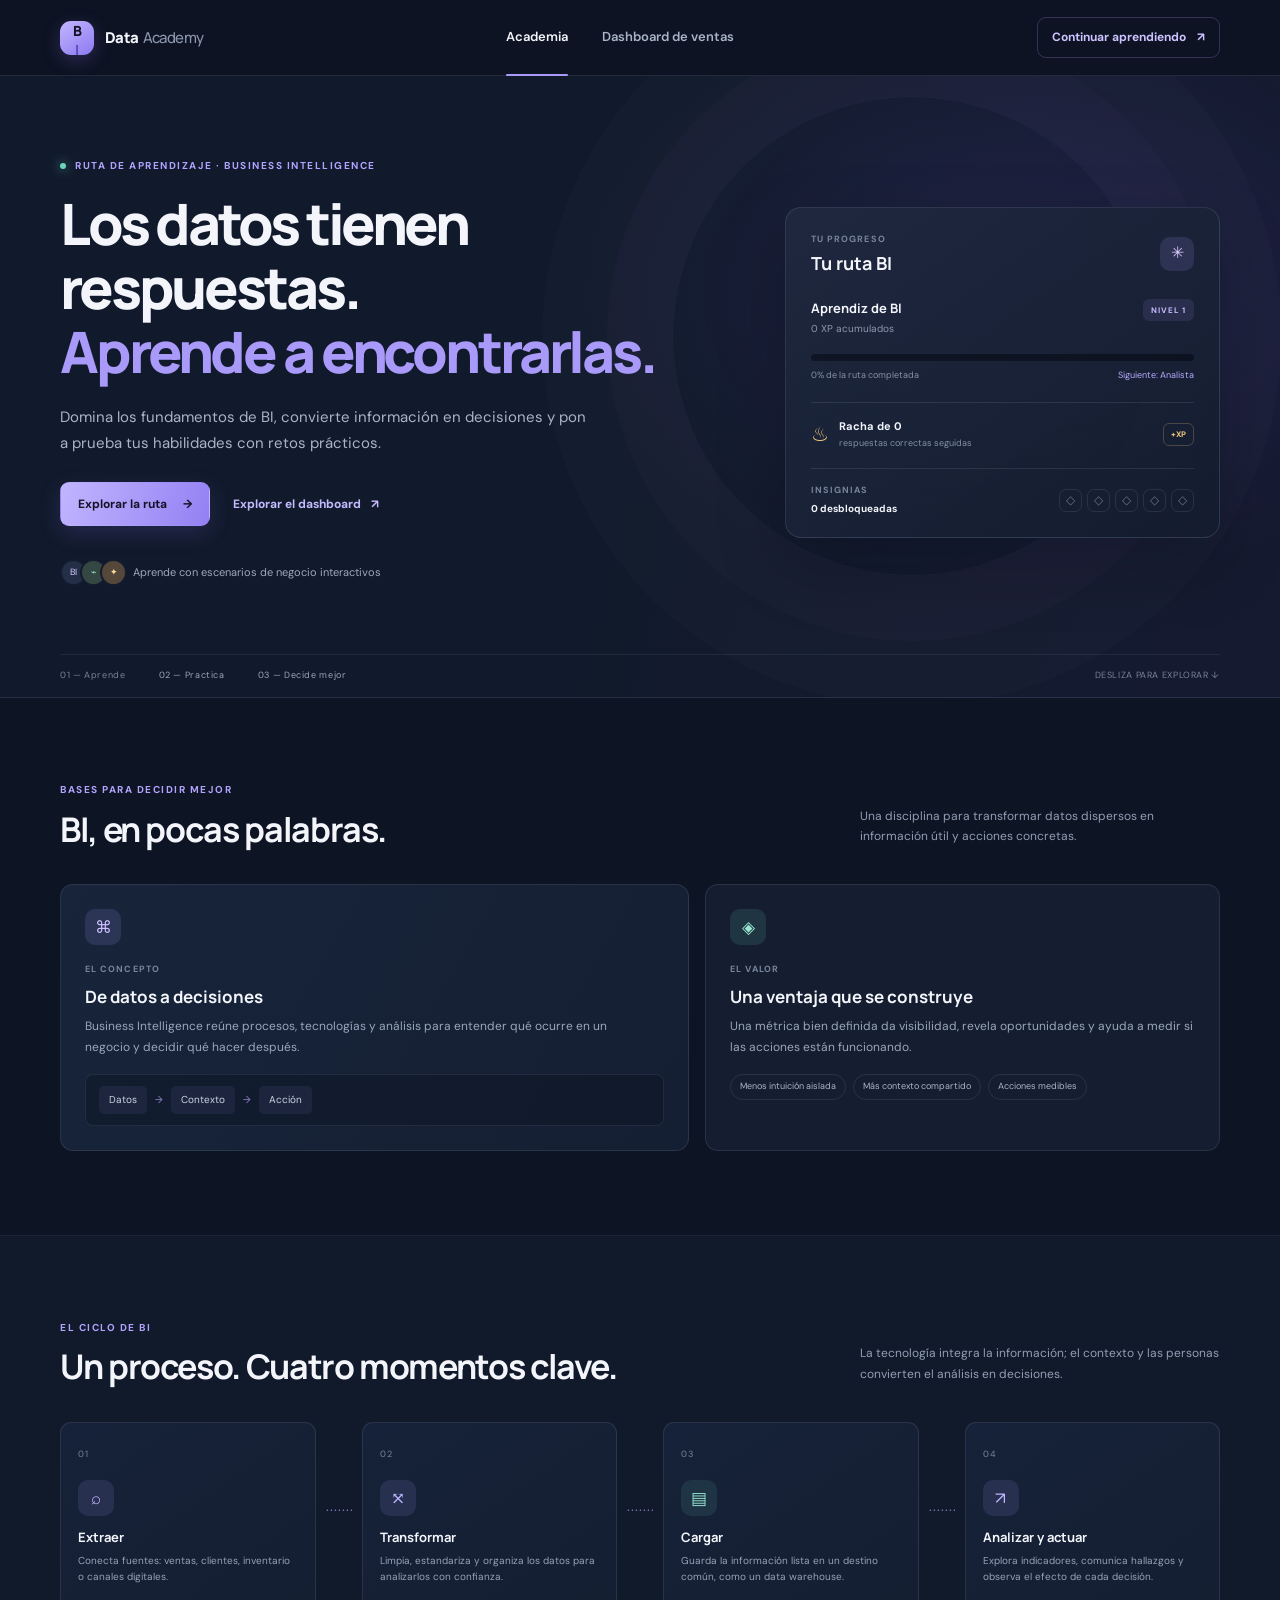
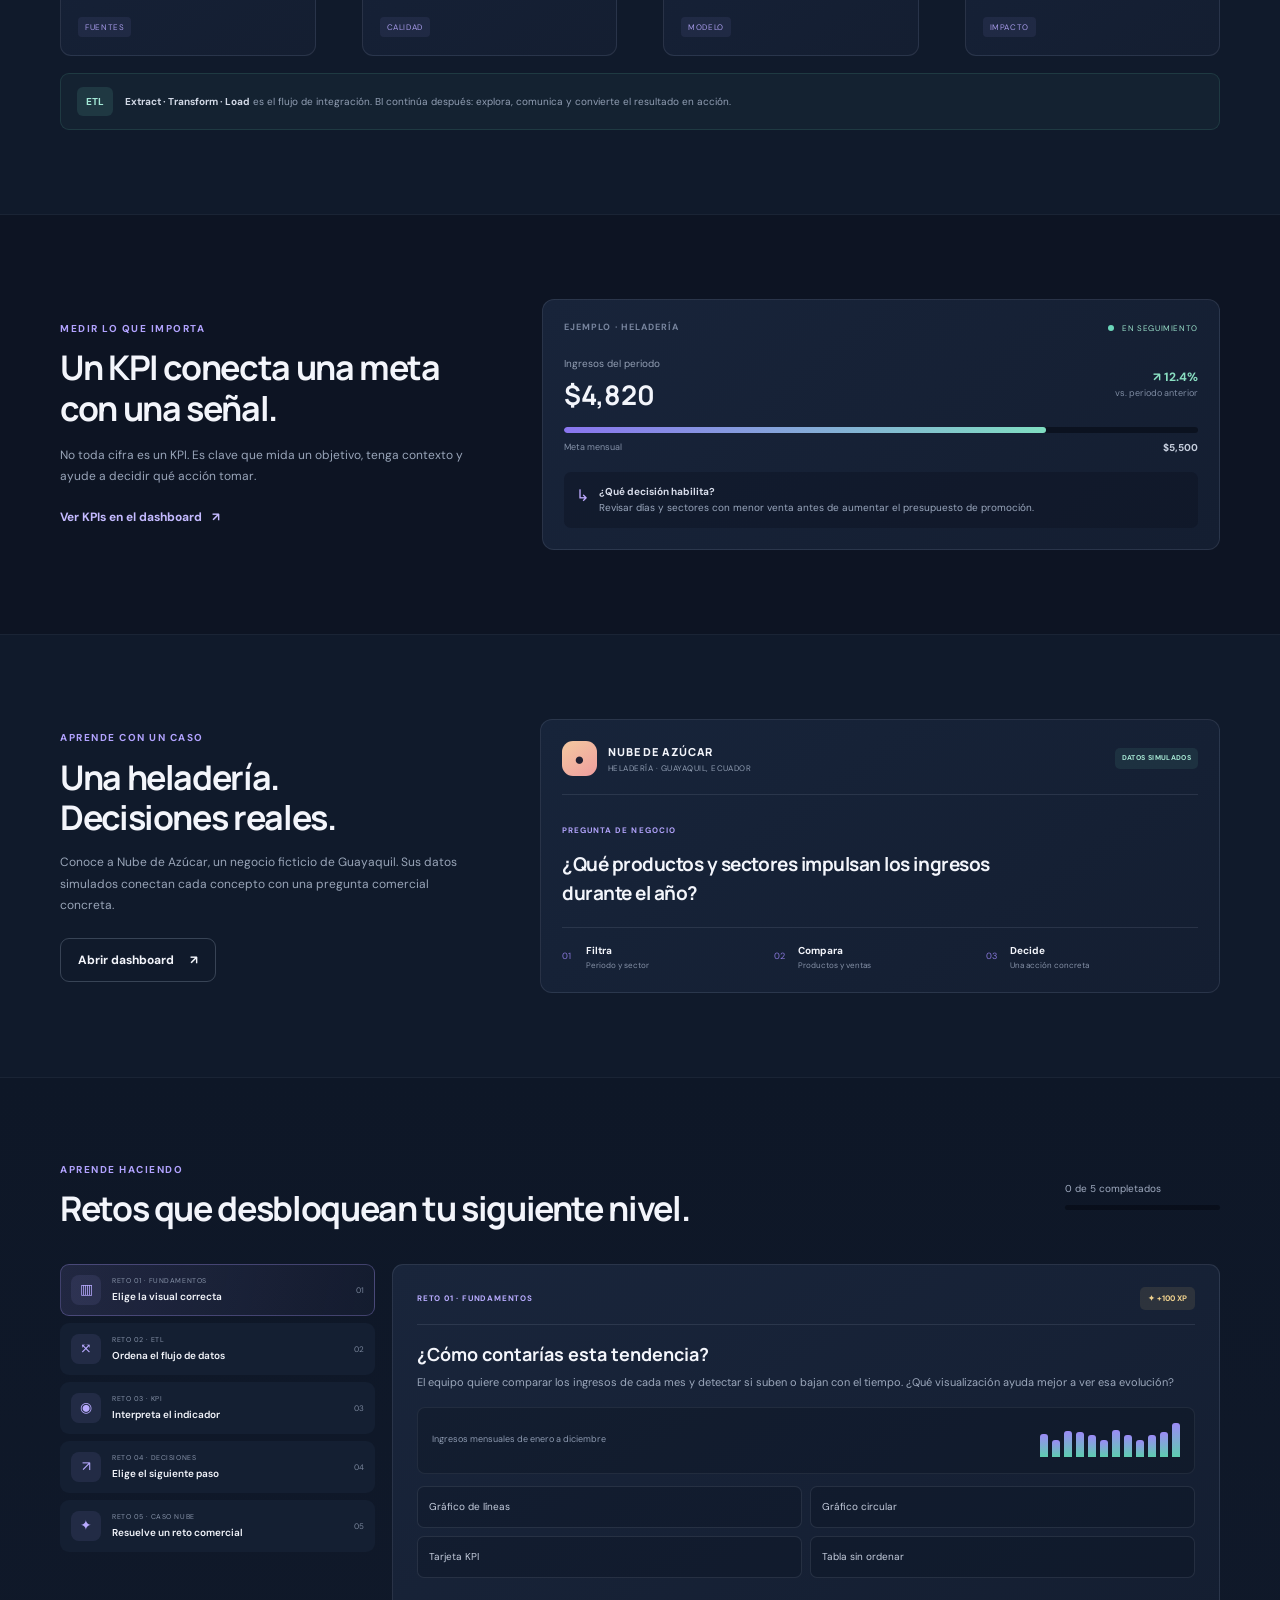
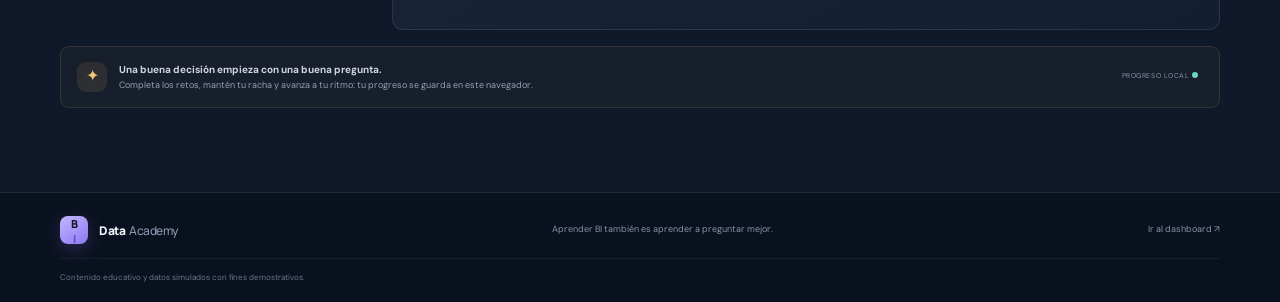
==== index.html @ e33dee33 "version 1" ====
<!doctype html>
<html lang="es">
<head>
  <meta charset="utf-8">
  <meta name="viewport" content="width=device-width, initial-scale=1">
  <meta name="description" content="Aprende Business Intelligence con módulos guiados, retos interactivos y un dashboard comercial realista.">
  <meta name="theme-color" content="#101a2c">
  <title>Academia BI | Aprende con datos</title>
  <link rel="preconnect" href="https://fonts.googleapis.com">
  <link rel="preconnect" href="https://fonts.gstatic.com" crossorigin>
  <link href="https://fonts.googleapis.com/css2?family=DM+Sans:wght@400;500;600;700&family=Manrope:wght@400;500;600;700;800&display=swap" rel="stylesheet">
  <link rel="stylesheet" href="css/styles.css">
</head>
<body>
  <header class="topbar">
    <a class="brand" href="index.html" aria-label="Academia BI, inicio">
      <span class="brand-icon">B<span>I</span></span>
      <span>Data<span class="brand-light">Academy</span></span>
    </a>
    <nav class="main-nav" aria-label="Navegación principal">
      <a class="nav-link active" href="index.html">Academia</a>
      <a class="nav-link" href="dashboard.html">Dashboard de ventas</a>
    </nav>
    <a class="topbar-cta" href="#retos">Continuar aprendiendo <span aria-hidden="true">↗</span></a>
  </header>

  <main>
    <section class="academy-hero">
      <div class="hero-glow"></div>
      <div class="page-wrap academy-hero-grid">
        <div class="hero-copy">
          <p class="eyebrow"><span class="eyebrow-dot"></span> RUTA DE APRENDIZAJE · BUSINESS INTELLIGENCE</p>
          <h1>Los datos tienen respuestas.<br><span>Aprende a encontrarlas.</span></h1>
          <p class="hero-description">Domina los fundamentos de BI, convierte información en decisiones y pon a prueba tus habilidades con retos prácticos.</p>
          <div class="hero-buttons">
            <a class="button button-primary" href="#fundamentos">Explorar la ruta <span aria-hidden="true">→</span></a>
            <a class="text-link" href="dashboard.html">Explorar el dashboard <span aria-hidden="true">↗</span></a>
          </div>
          <div class="hero-proof"><div class="avatar-stack"><span>BI</span><span>⌁</span><span>✦</span></div><span>Aprende con escenarios de negocio interactivos</span></div>
        </div>
        <aside class="learning-card" aria-label="Tu progreso de aprendizaje">
          <div class="learning-card-head"><div><span class="card-kicker">TU PROGRESO</span><h2>Tu ruta BI</h2></div><span class="level-icon" aria-hidden="true">✳</span></div>
          <div class="level-row"><div><strong id="learner-level">Aprendiz de BI</strong><span id="learner-xp">0 XP acumulados</span></div><span class="level-badge" id="level-step">NIVEL 1</span></div>
          <div class="progress-track" role="progressbar" aria-label="Progreso de nivel" aria-valuemin="0" aria-valuemax="100" aria-valuenow="0"><span id="level-progress"></span></div>
          <div class="progress-label"><span id="progress-caption">0% de la ruta completada</span><span id="next-level-caption">Siguiente: Analista</span></div>
          <div class="learning-divider"></div>
          <div class="streak-row"><span class="streak-flame" aria-hidden="true">♨</span><div><strong id="streak-count">Racha de 0</strong><span>respuestas correctas seguidas</span></div><span class="streak-bonus">+XP</span></div>
          <div class="achievement-row"><div><span class="card-kicker">INSIGNIAS</span><strong id="badge-count">0 desbloqueadas</strong></div><div class="badge-preview" id="badge-preview" aria-label="Insignias desbloqueadas"><span>◇</span><span>◇</span><span>◇</span></div></div>
        </aside>
      </div>
      <div class="page-wrap hero-bottom"><span>01 — Aprende</span><span>02 — Practica</span><span>03 — Decide mejor</span><span class="hero-scroll">DESLIZA PARA EXPLORAR ↓</span></div>
    </section>

    <section class="section-block" id="fundamentos">
      <div class="page-wrap">
        <div class="section-heading">
          <div><p class="eyebrow">BASES PARA DECIDIR MEJOR</p><h2>BI, en pocas palabras.</h2></div>
          <p>Una disciplina para transformar datos dispersos en información útil y acciones concretas.</p>
        </div>
        <div class="definition-grid">
          <article class="definition-card">
            <div class="definition-icon violet">⌘</div><span class="card-kicker">EL CONCEPTO</span>
            <h3>De datos a decisiones</h3>
            <p>Business Intelligence reúne procesos, tecnologías y análisis para entender qué ocurre en un negocio y decidir qué hacer después.</p>
            <div class="concept-flow"><span>Datos</span><b>→</b><span>Contexto</span><b>→</b><span>Acción</span></div>
          </article>
          <article class="definition-card dark-card">
            <div class="definition-icon mint">◈</div><span class="card-kicker">EL VALOR</span>
            <h3>Una ventaja que se construye</h3>
            <p>Una métrica bien definida da visibilidad, revela oportunidades y ayuda a medir si las acciones están funcionando.</p>
            <ul class="compact-list"><li>Menos intuición aislada</li><li>Más contexto compartido</li><li>Acciones medibles</li></ul>
          </article>
        </div>
      </div>
    </section>

    <section class="section-block tinted-section" id="proceso">
      <div class="page-wrap">
        <div class="section-heading">
          <div><p class="eyebrow">EL CICLO DE BI</p><h2>Un proceso. Cuatro momentos clave.</h2></div>
          <p>La tecnología integra la información; el contexto y las personas convierten el análisis en decisiones.</p>
        </div>
        <div class="process-track">
          <article class="process-step"><span class="step-number">01</span><div class="step-icon">⌕</div><h3>Extraer</h3><p>Conecta fuentes: ventas, clientes, inventario o canales digitales.</p><span class="step-tag">FUENTES</span></article>
          <div class="process-connector" aria-hidden="true">········›</div>
          <article class="process-step"><span class="step-number">02</span><div class="step-icon">⤧</div><h3>Transformar</h3><p>Limpia, estandariza y organiza los datos para analizarlos con confianza.</p><span class="step-tag">CALIDAD</span></article>
          <div class="process-connector" aria-hidden="true">········›</div>
          <article class="process-step"><span class="step-number">03</span><div class="step-icon">▤</div><h3>Cargar</h3><p>Guarda la información lista en un destino común, como un data warehouse.</p><span class="step-tag">MODELO</span></article>
          <div class="process-connector" aria-hidden="true">········›</div>
          <article class="process-step"><span class="step-number">04</span><div class="step-icon">↗</div><h3>Analizar y actuar</h3><p>Explora indicadores, comunica hallazgos y observa el efecto de cada decisión.</p><span class="step-tag">IMPACTO</span></article>
        </div>
        <div class="etl-note"><span>ETL</span><p><strong>Extract · Transform · Load</strong> es el flujo de integración. BI continúa después: explora, comunica y convierte el resultado en acción.</p></div>
      </div>
    </section>

    <section class="section-block" id="kpis">
      <div class="page-wrap kpi-learning-grid">
        <div class="kpi-copy"><p class="eyebrow">MEDIR LO QUE IMPORTA</p><h2>Un KPI conecta una meta con una señal.</h2><p>No toda cifra es un KPI. Es clave que mida un objetivo, tenga contexto y ayude a decidir qué acción tomar.</p><a class="text-link" href="dashboard.html">Ver KPIs en el dashboard <span aria-hidden="true">↗</span></a></div>
        <div class="kpi-example">
          <div class="kpi-example-head"><span class="card-kicker">EJEMPLO · HELADERÍA</span><span class="status-pill"><i></i> EN SEGUIMIENTO</span></div>
          <div class="kpi-example-main"><div><span class="metric-label">Ingresos del periodo</span><strong>$4,820</strong></div><span class="metric-change">↗ 12.4% <small>vs. periodo anterior</small></span></div>
          <div class="kpi-meter"><span></span></div><div class="kpi-target"><span>Meta mensual</span><strong>$5,500</strong></div>
          <div class="decision-note"><span class="decision-icon">↳</span><p><strong>¿Qué decisión habilita?</strong><br>Revisar días y sectores con menor venta antes de aumentar el presupuesto de promoción.</p></div>
        </div>
      </div>
    </section>

    <section class="section-block tinted-section" id="caso">
      <div class="page-wrap case-grid">
        <div class="case-intro"><p class="eyebrow">APRENDE CON UN CASO</p><h2>Una heladería.<br>Decisiones reales.</h2><p>Conoce a Nube de Azúcar, un negocio ficticio de Guayaquil. Sus datos simulados conectan cada concepto con una pregunta comercial concreta.</p><a class="button button-outline" href="dashboard.html">Abrir dashboard <span aria-hidden="true">↗</span></a></div>
        <div class="case-story">
          <div class="case-brand"><span class="scoop-mark">●</span><div><strong>NUBE DE AZÚCAR</strong><small>HELADERÍA · GUAYAQUIL, ECUADOR</small></div><span class="fiction-pill">DATOS SIMULADOS</span></div>
          <div class="case-question"><span class="question-index">PREGUNTA DE NEGOCIO</span><h3>¿Qué productos y sectores impulsan los ingresos durante el año?</h3></div>
          <div class="case-data-row"><div><span>01</span><strong>Filtra</strong><small>Periodo y sector</small></div><div><span>02</span><strong>Compara</strong><small>Productos y ventas</small></div><div><span>03</span><strong>Decide</strong><small>Una acción concreta</small></div></div>
        </div>
      </div>
    </section>

    <section class="section-block challenge-section" id="retos">
      <div class="page-wrap">
        <div class="section-heading challenge-heading"><div><p class="eyebrow">APRENDE HACIENDO</p><h2>Retos que desbloquean tu siguiente nivel.</h2></div><div class="challenge-summary"><span id="challenge-completed">0 de 5 completados</span><div class="mini-progress"><span id="challenge-progress"></span></div></div></div>
        <div class="challenge-layout">
          <div class="challenge-list" role="tablist" aria-label="Retos de aprendizaje">
            <button class="challenge-tab active" role="tab" aria-selected="true" data-challenge="chart"><span class="challenge-icon">▥</span><span><small>RETO 01 · FUNDAMENTOS</small><strong>Elige la visual correcta</strong></span><span class="challenge-state" aria-hidden="true">01</span></button>
            <button class="challenge-tab" role="tab" aria-selected="false" data-challenge="etl"><span class="challenge-icon">⤧</span><span><small>RETO 02 · ETL</small><strong>Ordena el flujo de datos</strong></span><span class="challenge-state" aria-hidden="true">02</span></button>
            <button class="challenge-tab" role="tab" aria-selected="false" data-challenge="kpi"><span class="challenge-icon">◉</span><span><small>RETO 03 · KPI</small><strong>Interpreta el indicador</strong></span><span class="challenge-state" aria-hidden="true">03</span></button>
            <button class="challenge-tab" role="tab" aria-selected="false" data-challenge="decision"><span class="challenge-icon">↗</span><span><small>RETO 04 · DECISIONES</small><strong>Elige el siguiente paso</strong></span><span class="challenge-state" aria-hidden="true">04</span></button>
            <button class="challenge-tab" role="tab" aria-selected="false" data-challenge="sales"><span class="challenge-icon">✦</span><span><small>RETO 05 · CASO NUBE</small><strong>Resuelve un reto comercial</strong></span><span class="challenge-state" aria-hidden="true">05</span></button>
          </div>
          <div class="activity-panel" id="activity-panel" role="tabpanel" aria-live="polite">
            <div class="activity-topline"><span class="activity-category">RETO 01 · FUNDAMENTOS</span><span class="xp-chip">✦ +100 XP</span></div>
            <div id="activity-content"></div>
            <div class="activity-feedback" id="activity-feedback" aria-live="assertive"></div>
          </div>
        </div>
        <div class="streak-banner"><span class="streak-large">✦</span><p><strong>Una buena decisión empieza con una buena pregunta.</strong><br>Completa los retos, mantén tu racha y avanza a tu ritmo: tu progreso se guarda en este navegador.</p><span class="save-status">PROGRESO LOCAL <i></i></span></div>
      </div>
    </section>

    <section class="results-section" id="resultados" hidden>
      <div class="page-wrap results-card"><div class="results-icon">✦</div><p class="eyebrow">RUTA COMPLETADA</p><h2>Buen trabajo, analista.</h2><p id="results-summary">Has completado los retos de la ruta.</p><div class="results-stats"><div><strong id="results-xp">0</strong><span>XP acumulados</span></div><div><strong id="results-level">Nivel 1</strong><span>Nivel alcanzado</span></div><div><strong id="results-badges">0</strong><span>Insignias</span></div></div><p class="results-badge-list" id="results-badge-list"></p><p class="results-recommendation" id="results-recommendation"></p><button class="button button-outline" id="restart-learning" type="button">Volver a practicar</button></div>
    </section>
  </main>
  <footer class="site-footer"><div class="page-wrap footer-inner"><a class="brand footer-brand" href="index.html"><span class="brand-icon">B<span>I</span></span><span>Data<span class="brand-light">Academy</span></span></a><span>Aprender BI también es aprender a preguntar mejor.</span><a href="dashboard.html">Ir al dashboard ↗</a></div><div class="page-wrap footer-disclaimer">Contenido educativo y datos simulados con fines demostrativos.</div></footer>
  <script src="js/data.js"></script>
  <script src="js/gamification.js"></script>
  <script src="js/academy.js"></script>
</body>
</html>
---- css/styles.css ----
:root {
  color-scheme: dark;
  --ink: #f3f5fb;
  --muted: #a0abc0;
  --soft: #727f97;
  --base: #0d1423;
  --surface: #131d30;
  --surface-2: #19253b;
  --line: rgba(185, 199, 222, .12);
  --violet: #a99afa;
  --violet-bright: #826bf1;
  --mint: #6bd6ba;
  --gold: #f1c879;
  --red: #ff927e;
  --font-display: "Manrope", sans-serif;
  --font-body: "DM Sans", sans-serif;
}

* { box-sizing: border-box; }
html { scroll-behavior: smooth; scroll-padding-top: 90px; }
body { margin: 0; background: var(--base); color: var(--ink); font: 16px/1.55 var(--font-body); }
a { color: inherit; text-decoration: none; }
button, input, select { font: inherit; }
button, a { -webkit-tap-highlight-color: transparent; }
button:focus-visible, a:focus-visible, select:focus-visible, input:focus-visible { outline: 2px solid var(--mint); outline-offset: 3px; }
[hidden] { display: none !important; }
.page-wrap { width: min(1160px, calc(100% - 52px)); margin: 0 auto; }

.topbar { height: 76px; padding: 0 max(26px, calc((100vw - 1160px)/2)); display: flex; align-items: center; justify-content: space-between; gap: 24px; border-bottom: 1px solid var(--line); background: rgba(13,20,35,.88); position: relative; z-index: 5; }
.brand { display: inline-flex; align-items: center; gap: 11px; font: 800 15px var(--font-display); letter-spacing: -.04em; white-space: nowrap; }
.brand-icon { display: grid; place-items: center; width: 34px; height: 34px; color: #161328; background: linear-gradient(145deg, #c2b6ff, #8d79f0); border-radius: 11px; font: 800 14px var(--font-display); box-shadow: 0 5px 18px rgba(130,107,241,.25); }
.brand-icon span { color: #5e4dc2; }
.brand-light { color: #8b96ad; font-weight: 500; margin-left: 4px; }
.main-nav { display: flex; height: 100%; align-items: center; gap: 34px; }
.nav-link { display: flex; align-items: center; height: 100%; position: relative; color: #aab4c8; font-size: 13px; font-weight: 600; transition: color .2s; }
.nav-link:hover, .nav-link.active { color: var(--ink); }
.nav-link.active::after { content: ""; position: absolute; left: 0; right: 0; bottom: -1px; height: 2px; border-radius: 2px; background: var(--violet); }
.topbar-cta { font-size: 12px; font-weight: 700; color: #cbc2ff; padding: 10px 14px; border: 1px solid rgba(169,154,250,.24); border-radius: 9px; transition: background .2s; white-space: nowrap; }
.topbar-cta:hover { background: rgba(169,154,250,.1); }
.topbar-cta span { padding-left: 8px; }

.academy-hero { min-height: 570px; padding: 82px 0 0; position: relative; overflow: hidden; background: radial-gradient(ellipse 46% 65% at 79% 35%, rgba(89,72,173,.19), transparent 75%), linear-gradient(105deg, #111a2c 0%, #111a2b 53%, #151a31 100%); border-bottom: 1px solid var(--line); }
.hero-glow { position: absolute; pointer-events: none; width: 480px; height: 480px; border-radius: 50%; border: 1px solid rgba(184,170,255,.06); right: 10%; top: 20px; box-shadow: 0 0 0 65px rgba(184,170,255,.018), 0 0 0 130px rgba(184,170,255,.014); }
.academy-hero-grid { display: grid; grid-template-columns: 1.2fr .8fr; align-items: center; gap: 72px; position: relative; z-index: 1; }
.eyebrow { display: flex; align-items: center; gap: 9px; color: #b2a3ff; font-size: 10px; font-weight: 700; letter-spacing: .15em; margin: 0 0 17px; }
.eyebrow-dot { width: 6px; height: 6px; background: var(--mint); border-radius: 50%; box-shadow: 0 0 11px rgba(107,214,186,.8); }
h1, h2, h3, p { margin-top: 0; }
.hero-copy h1, .dash-title-row h1 { font: 800 clamp(39px, 5vw, 57px)/1.13 var(--font-display); letter-spacing: -.055em; margin: 0 0 20px; }
.hero-copy h1 span { color: var(--violet); }
.hero-description { max-width: 530px; color: #aab4c7; font-size: 15px; line-height: 1.75; margin-bottom: 26px; }
.hero-buttons { display: flex; align-items: center; gap: 23px; }
.button { display: inline-flex; min-height: 44px; align-items: center; justify-content: center; gap: 16px; padding: 0 17px; border: 1px solid transparent; border-radius: 9px; font-weight: 700; font-size: 12px; transition: transform .18s, background .18s, border-color .18s; cursor: pointer; }
.button:hover { transform: translateY(-2px); }
.button-primary { color: #151326; background: linear-gradient(110deg, #c1b5ff, #9380f3); box-shadow: 0 7px 22px rgba(130,107,241,.18); }
.button-primary:hover { background: #d2caff; }
.button-outline { background: transparent; border-color: rgba(185,199,222,.24); color: var(--ink); }
.button-outline:hover { border-color: var(--violet); background: rgba(169,154,250,.07); }
.text-link { color: #c4baff; font-size: 12px; font-weight: 700; }
.text-link span { padding-left: 7px; }
.hero-proof { display: flex; align-items: center; gap: 13px; margin-top: 33px; color: #9ca8bc; font-size: 11px; }
.avatar-stack { display: flex; }
.avatar-stack span { width: 27px; height: 27px; display: grid; place-items: center; border: 2px solid #141c2f; border-radius: 50%; margin-right: -7px; background: #252e47; color: #d7ccff; font-size: 9px; }
.avatar-stack span:nth-child(2) { background: #344743; color: #a5efd7; }
.avatar-stack span:nth-child(3) { background: #554739; color: #ffdc9b; }
.learning-card { padding: 25px 25px 20px; border: 1px solid rgba(185,199,222,.14); border-radius: 16px; background: linear-gradient(145deg, rgba(31,41,63,.91), rgba(20,28,47,.95)); box-shadow: 0 26px 65px rgba(2,6,16,.25); }
.learning-card-head, .level-row, .progress-label, .achievement-row { display: flex; justify-content: space-between; align-items: center; }
.card-kicker { display: block; color: #78859e; font-size: 9px; letter-spacing: .12em; font-weight: 700; }
.learning-card h2 { font: 700 18px var(--font-display); margin: 4px 0 0; }
.level-icon { display: grid; place-items: center; width: 34px; height: 34px; border-radius: 10px; color: #ddcbff; background: rgba(169,154,250,.14); }
.level-row { margin-top: 24px; align-items: flex-start; }
.level-row strong, .level-row span { display: block; }
.level-row strong { font: 700 13px var(--font-display); }
.level-row div > span { margin-top: 4px; color: #8c99b0; font-size: 10px; }
.level-badge { padding: 5px 8px; border-radius: 6px; color: #c7bcff; background: rgba(169,154,250,.11); font-size: 8px; font-weight: 700; letter-spacing: .1em; }
.progress-track, .mini-progress, .kpi-meter { overflow: hidden; background: rgba(4,8,18,.55); border-radius: 99px; }
.progress-track { height: 7px; margin-top: 18px; }
.progress-track span, .mini-progress span, .kpi-meter span { display: block; width: 0; height: 100%; border-radius: inherit; background: linear-gradient(90deg, #8975ef, #b3a3ff); transition: width .45s ease; }
.progress-label { color: #8491a9; font-size: 9px; margin-top: 8px; }
.progress-label span:last-child { color: #b7aaff; }
.learning-divider { border-top: 1px solid var(--line); margin: 19px 0 15px; }
.streak-row { display: flex; align-items: center; gap: 10px; }
.streak-flame { color: var(--gold); font-size: 20px; }
.streak-row div strong, .streak-row div span { display: block; }
.streak-row div strong { font-size: 11px; }
.streak-row div span { color: #8591a6; font-size: 9px; margin-top: 2px; }
.streak-bonus { margin-left: auto; color: var(--gold); border: 1px solid rgba(241,200,121,.24); border-radius: 6px; padding: 4px 7px; font-size: 8px; font-weight: 700; }
.achievement-row { border-top: 1px solid var(--line); margin-top: 17px; padding-top: 15px; }
.achievement-row strong { display: block; margin-top: 3px; font-size: 10px; }
.badge-preview { display: flex; gap: 5px; color: #66738c; }
.badge-preview span { width: 23px; height: 23px; display: grid; place-items: center; border-radius: 7px; border: 1px solid rgba(185,199,222,.12); font-size: 12px; }
.badge-preview span.earned { color: var(--gold); background: rgba(241,200,121,.1); border-color: rgba(241,200,121,.22); }
.hero-bottom { display: flex; gap: 33px; margin-top: 68px; padding: 14px 0; color: #77839a; font-size: 9px; letter-spacing: .07em; border-top: 1px solid rgba(185,199,222,.09); }
.hero-bottom span:nth-child(2), .hero-bottom span:nth-child(3) { color: #9ba6ba; }
.hero-scroll { margin-left: auto; }

.section-block { padding: 84px 0; }
.tinted-section { background: #101a2b; border-top: 1px solid rgba(185,199,222,.06); border-bottom: 1px solid rgba(185,199,222,.06); }
.section-heading { display: flex; justify-content: space-between; align-items: flex-end; gap: 36px; margin-bottom: 35px; }
.section-heading .eyebrow, .kpi-copy .eyebrow, .case-intro .eyebrow { margin-bottom: 11px; }
.section-heading h2, .kpi-copy h2, .case-intro h2 { font: 700 clamp(25px, 3vw, 34px)/1.2 var(--font-display); letter-spacing: -.04em; margin: 0; }
.section-heading > p { width: min(360px, 43%); color: #929eb4; font-size: 12px; line-height: 1.7; margin: 0 0 3px; }
.definition-grid { display: grid; grid-template-columns: 1.1fr .9fr; gap: 16px; }
.definition-card { padding: 24px; border: 1px solid var(--line); border-radius: 13px; background: linear-gradient(120deg, #17243a, #151f33); }
.definition-card .card-kicker { margin-top: 18px; }
.definition-card h3 { font: 700 17px var(--font-display); margin: 8px 0; }
.definition-card p { max-width: 550px; color: #9aa6bb; font-size: 12px; line-height: 1.75; margin-bottom: 16px; }
.definition-icon { width: 36px; height: 36px; display: grid; place-items: center; border-radius: 10px; font-size: 17px; }
.definition-icon.violet { color: #cbbfff; background: rgba(169,154,250,.14); }
.definition-icon.mint { color: #9be6d0; background: rgba(107,214,186,.13); }
.dark-card { background: #141e30; }
.concept-flow { display: flex; align-items: center; gap: 8px; padding: 11px 13px; border: 1px solid rgba(185,199,222,.1); background: rgba(7,13,24,.27); border-radius: 8px; color: #cbd3e3; font-size: 10px; }
.concept-flow span { padding: 6px 10px; background: rgba(169,154,250,.08); border-radius: 5px; }
.concept-flow b { color: #8277bb; font-weight: 500; }
.compact-list { display: flex; flex-wrap: wrap; gap: 7px; list-style: none; margin: 0; padding: 0; }
.compact-list li { border: 1px solid var(--line); border-radius: 99px; padding: 5px 9px; color: #aab5c9; font-size: 9px; }

.process-track { display: grid; grid-template-columns: 1fr 26px 1fr 26px 1fr 26px 1fr; align-items: start; gap: 10px; }
.process-step { min-height: 201px; padding: 17px; border: 1px solid var(--line); border-radius: 11px; background: linear-gradient(145deg, #162239, #141e31); position: relative; }
.step-number { color: #77839a; font-size: 9px; letter-spacing: .12em; }
.step-icon { display: grid; place-items: center; width: 36px; height: 36px; margin: 15px 0 12px; border-radius: 10px; color: #c1b5ff; background: rgba(169,154,250,.12); font-size: 17px; }
.process-step:nth-of-type(3) .step-icon { color: #94e2cd; background: rgba(107,214,186,.1); }
.process-step h3 { margin: 0 0 7px; font: 700 13px var(--font-display); }
.process-step p { min-height: 53px; margin: 0; color: #96a2b8; font-size: 10px; line-height: 1.65; }
.step-tag { display: inline-block; margin-top: 11px; padding: 4px 7px; color: #a69ae9; border-radius: 4px; background: rgba(169,154,250,.08); font-size: 8px; letter-spacing: .08em; }
.process-connector { padding-top: 78px; text-align: center; color: #8376bc; font-size: 14px; letter-spacing: 1px; overflow: hidden; }
.etl-note { display: flex; gap: 12px; align-items: center; padding: 13px 16px; margin-top: 17px; border: 1px solid rgba(107,214,186,.13); background: rgba(107,214,186,.045); border-radius: 9px; }
.etl-note > span { padding: 7px 9px; color: #a4e9d7; border-radius: 6px; background: rgba(107,214,186,.12); font-size: 10px; font-weight: 700; }
.etl-note p { margin: 0; color: #929fb4; font-size: 10px; }
.etl-note strong { color: #d2d9e6; }

.kpi-learning-grid { display: grid; grid-template-columns: .75fr 1.25fr; align-items: center; gap: 75px; }
.kpi-copy p:not(.eyebrow) { color: #99a5b9; font-size: 12px; line-height: 1.8; margin: 16px 0; }
.kpi-example { padding: 21px; border: 1px solid var(--line); border-radius: 12px; background: linear-gradient(140deg, #18243a, #141e31); }
.kpi-example-head, .kpi-example-main, .kpi-target { display: flex; align-items: center; justify-content: space-between; }
.status-pill { color: #9ae1ca; font-size: 8px; letter-spacing: .08em; }
.status-pill i, .live-indicator, .save-status i { display: inline-block; width: 6px; height: 6px; background: var(--mint); border-radius: 50%; margin-right: 5px; }
.kpi-example-main { margin: 21px 0 14px; }
.kpi-example-main > div span, .kpi-example-main > div strong { display: block; }
.metric-label { color: #929eb3; font-size: 10px; }
.kpi-example-main > div strong { font: 700 27px var(--font-display); margin-top: 4px; }
.metric-change { color: #8adfc2; font-weight: 700; font-size: 12px; text-align: right; }
.metric-change small { display: block; color: #7e8ba2; font-size: 9px; font-weight: 400; }
.kpi-meter { height: 6px; }
.kpi-meter span { width: 76%; background: linear-gradient(90deg, #8975ef, #80dec2); }
.kpi-target { color: #8592a9; font-size: 9px; margin-top: 7px; }
.kpi-target strong { color: #c6cedd; font-size: 10px; }
.decision-note { display: flex; gap: 10px; align-items: flex-start; margin-top: 17px; padding: 12px; background: rgba(7,13,24,.3); border-radius: 7px; }
.decision-icon { color: #beaaff; font-size: 16px; }
.decision-note p { margin: 0; color: #9aa7bd; font-size: 10px; line-height: 1.6; }
.decision-note strong { color: #d8ddeb; }

.case-grid { display: grid; grid-template-columns: .75fr 1.25fr; align-items: center; gap: 72px; }
.case-intro > p:not(.eyebrow) { margin: 14px 0 21px; color: #99a5b8; font-size: 12px; line-height: 1.8; }
.case-brand { display: flex; align-items: center; gap: 11px; padding-bottom: 18px; border-bottom: 1px solid var(--line); }
.scoop-mark { display: grid; place-items: center; width: 35px; height: 35px; border-radius: 11px; color: #202033; background: linear-gradient(145deg, #f4c9a0, #ee9e9f); font-size: 17px; }
.case-brand div strong, .case-brand div small { display: block; }
.case-brand div strong { font: 800 11px var(--font-display); letter-spacing: .08em; }
.case-brand div small { color: #8e9bb0; font-size: 8px; letter-spacing: .06em; margin-top: 3px; }
.fiction-pill { margin-left: auto; padding: 5px 7px; color: #a7e8d4; border-radius: 5px; background: rgba(107,214,186,.09); font-size: 7px; font-weight: 700; letter-spacing: .05em; white-space: nowrap; }
.case-story { padding: 21px; border: 1px solid var(--line); background: linear-gradient(145deg, #17243a, #141e31); border-radius: 12px; }
.case-question { padding: 21px 0 20px; }
.question-index { color: #b0a2f9; font-size: 8px; font-weight: 700; letter-spacing: .13em; }
.case-question h3 { max-width: 450px; margin: 9px 0 0; font: 700 19px/1.5 var(--font-display); letter-spacing: -.025em; }
.case-data-row { display: grid; grid-template-columns: repeat(3, 1fr); padding-top: 15px; border-top: 1px solid var(--line); }
.case-data-row div { display: grid; grid-template-columns: 24px 1fr; align-items: center; }
.case-data-row div > span { grid-row: span 2; color: #8777d9; font-size: 9px; }
.case-data-row strong { font-size: 10px; }
.case-data-row small { color: #8692a8; font-size: 8px; }

.challenge-section { background: linear-gradient(180deg, #0e1727, #10192a); }
.challenge-heading { align-items: center; }
.challenge-summary { min-width: 155px; color: #a0abc0; font-size: 10px; }
.mini-progress { height: 5px; margin-top: 8px; }
.mini-progress span { background: linear-gradient(90deg, #8470eb, #73d7bd); }
.challenge-layout { display: grid; grid-template-columns: 315px 1fr; gap: 17px; }
.challenge-list { display: grid; gap: 7px; align-content: start; }
.challenge-tab { width: 100%; display: grid; grid-template-columns: 32px 1fr 24px; align-items: center; gap: 9px; padding: 10px; border: 1px solid transparent; border-radius: 9px; background: #141f32; color: var(--ink); text-align: left; cursor: pointer; transition: border .2s, background .2s; }
.challenge-tab:hover { background: #19253a; }
.challenge-tab.active { border-color: rgba(169,154,250,.3); background: linear-gradient(100deg, rgba(169,154,250,.12), rgba(169,154,250,.035)); }
.challenge-icon { display: grid; place-items: center; width: 30px; height: 30px; border-radius: 8px; color: #b8aaff; background: rgba(169,154,250,.1); font-size: 14px; }
.challenge-tab small, .challenge-tab strong { display: block; }
.challenge-tab small { color: #8692a8; font-size: 7px; letter-spacing: .08em; }
.challenge-tab strong { margin-top: 3px; font-size: 10px; font-weight: 600; }
.challenge-state { color: #78849a; font-size: 8px; text-align: right; }
.challenge-tab.completed .challenge-state { color: var(--mint); font-size: 13px; }
.activity-panel { min-height: 340px; padding: 22px 24px; border: 1px solid var(--line); border-radius: 11px; background: linear-gradient(150deg, #19253b, #141e31); }
.activity-topline { display: flex; justify-content: space-between; align-items: center; padding-bottom: 14px; border-bottom: 1px solid var(--line); }
.activity-category { color: #b9acff; font-size: 8px; font-weight: 700; letter-spacing: .1em; }
.xp-chip { padding: 5px 8px; border-radius: 5px; color: #f0d28e; background: rgba(241,200,121,.1); font-size: 8px; font-weight: 700; }
.activity-title { font: 700 18px/1.35 var(--font-display); margin: 17px 0 7px; }
.activity-prompt { margin: 0 0 15px; color: #9ca8bc; font-size: 11px; line-height: 1.7; }
.activity-context { display: flex; align-items: center; justify-content: space-between; gap: 12px; min-height: 67px; margin: 12px 0; padding: 11px 14px; border: 1px solid rgba(185,199,222,.09); border-radius: 8px; background: rgba(9,15,27,.28); }
.activity-context span { color: #8d9ab0; font-size: 9px; }
.activity-context strong { color: #d5daea; font-size: 12px; }
.sparkline { display: flex; align-items: end; gap: 4px; height: 34px; }
.sparkline i { display: block; width: 8px; min-height: 4px; border-radius: 3px 3px 0 0; background: linear-gradient(180deg,#9c8af7,#5dcdaf); }
.answer-options { display: grid; grid-template-columns: repeat(2, 1fr); gap: 8px; }
.answer-option { min-height: 42px; padding: 9px 11px; border: 1px solid rgba(185,199,222,.12); border-radius: 7px; background: rgba(7,13,24,.25); color: #c5cddd; font-size: 10px; text-align: left; cursor: pointer; transition: border .2s, background .2s; }
.answer-option:hover:not(:disabled) { border-color: rgba(169,154,250,.5); background: rgba(169,154,250,.06); }
.answer-option:disabled { cursor: default; opacity: .65; }
.answer-option.correct { border-color: rgba(107,214,186,.4); background: rgba(107,214,186,.1); color: #a9eedb; opacity: 1; }
.answer-option.incorrect { border-color: rgba(255,146,126,.38); background: rgba(255,146,126,.08); color: #ffb0a0; }
.activity-feedback { min-height: 18px; margin-top: 11px; color: #a9b4c8; font-size: 10px; line-height: 1.6; }
.activity-feedback.success { color: #9de7d0; }
.activity-feedback.error { color: #ffac9e; }
.activity-next { display: flex; justify-content: flex-end; margin-top: 8px; }
.activity-next .button { min-height: 35px; font-size: 10px; }
.etl-sort-list { display: flex; flex-wrap: wrap; gap: 8px; margin: 14px 0; }
.etl-sort-button { padding: 8px 10px; border: 1px solid rgba(185,199,222,.14); border-radius: 6px; background: rgba(7,13,24,.3); color: #c3cce0; font-size: 9px; cursor: pointer; }
.etl-sort-button.selected { color: #b5efdd; border-color: rgba(107,214,186,.35); background: rgba(107,214,186,.08); }
.etl-order { margin: 8px 0; color: #9ca8bc; font-size: 9px; }
.etl-actions { display: flex; gap: 8px; margin-top: 12px; }
.etl-actions .button { min-height: 34px; font-size: 9px; }
.streak-banner { display: flex; gap: 12px; align-items: center; padding: 14px 16px; margin-top: 16px; border: 1px solid rgba(241,200,121,.12); border-radius: 9px; background: rgba(241,200,121,.035); }
.streak-large { display: grid; place-items: center; width: 30px; height: 30px; border-radius: 9px; color: var(--gold); background: rgba(241,200,121,.1); }
.streak-banner p { margin: 0; color: #939fb3; font-size: 9px; line-height: 1.7; }
.streak-banner p strong { color: #d0d6e4; font-size: 10px; }
.save-status { margin-left: auto; color: #8793a8; font-size: 7px; letter-spacing: .08em; white-space: nowrap; }
.results-section { padding: 25px 0 65px; }
.results-card { padding: 35px; text-align: center; border: 1px solid rgba(169,154,250,.2); border-radius: 14px; background: radial-gradient(ellipse at 50% 0, rgba(130,107,241,.12), transparent 60%), #151f32; }
.results-icon { margin: 0 auto 14px; display: grid; place-items: center; width: 42px; height: 42px; border-radius: 13px; color: var(--gold); background: rgba(241,200,121,.1); font-size: 20px; }
.results-card .eyebrow { justify-content: center; }
.results-card h2 { margin: 0 0 8px; font: 700 25px var(--font-display); }
.results-card > p:not(.eyebrow) { color: #9ca8bc; font-size: 11px; }
.results-stats { display: flex; justify-content: center; gap: 56px; margin: 23px 0; }
.results-stats div strong, .results-stats div span { display: block; }
.results-stats div strong { font: 700 20px var(--font-display); }
.results-stats div span { color: #8996aa; font-size: 9px; margin-top: 3px; }
.results-badge-list { color: #f0d28e !important; font-size: 9px !important; }
.results-recommendation { color: #c5baff !important; }

.dashboard-wrap { padding-top: 48px; padding-bottom: 70px; }
.dash-title-row { display: flex; justify-content: space-between; align-items: center; gap: 24px; margin-bottom: 28px; }
.dash-title-row .eyebrow { margin-bottom: 10px; }
.dash-title-row h1 { font-size: clamp(31px, 4vw, 43px); margin-bottom: 7px; }
.dashboard-subtitle { margin: 0; color: #97a3b8; font-size: 12px; }
.fiction-stamp { display: flex; align-items: center; gap: 10px; padding: 11px 13px; border: 1px solid rgba(107,214,186,.15); border-radius: 9px; background: rgba(107,214,186,.04); }
.fiction-stamp > span { color: var(--mint); font-size: 17px; }
.fiction-stamp strong, .fiction-stamp small { display: block; }
.fiction-stamp strong { color: #b6eadb; font-size: 8px; letter-spacing: .1em; }
.fiction-stamp small { margin-top: 4px; color: #8998ad; font-size: 9px; }
.filter-card, .chart-card, .insight-card, .table-card { border: 1px solid var(--line); border-radius: 11px; background: linear-gradient(145deg, #172238, #141e31); }
.filter-card { padding: 18px 20px 13px; }
.filter-heading, .filter-heading > div { display: flex; align-items: center; justify-content: space-between; }
.filter-heading > div { justify-content: flex-start; gap: 10px; }
.filter-icon { display: grid; place-items: center; width: 32px; height: 32px; color: #b9adff; border-radius: 8px; background: rgba(169,154,250,.11); font-size: 15px; }
.filter-heading h2 { margin: 0; font: 700 13px var(--font-display); }
.filter-heading p { margin: 2px 0 0; color: #8996ac; font-size: 9px; }
.clear-button { border: 0; background: transparent; color: #b9adff; font-size: 9px; cursor: pointer; }
.clear-button:hover { color: #e0d9ff; }
.filters-grid { display: grid; grid-template-columns: repeat(8, minmax(0, 1fr)); gap: 9px; margin-top: 15px; }
.filters-grid label { display: grid; gap: 5px; color: #8592a8; font-size: 8px; font-weight: 600; }
.filters-grid select, .filters-grid input { width: 100%; height: 34px; min-width: 0; padding: 0 8px; color: #ced5e3; border: 1px solid rgba(185,199,222,.12); border-radius: 6px; background: #10192a; font-size: 9px; }
.filters-grid select { cursor: pointer; }
.filters-grid select option { background: #141e31; }
.filter-foot { display: flex; justify-content: space-between; margin-top: 12px; padding-top: 10px; border-top: 1px solid rgba(185,199,222,.08); color: #78869d; font-size: 8px; }
.filter-foot strong { color: #aeb9cc; font-weight: 600; }
.filter-foot > span:first-child { display: flex; align-items: center; gap: 4px; }
.live-indicator { width: 5px; height: 5px; margin-right: 2px; }
.kpi-grid { display: grid; grid-template-columns: repeat(4, 1fr); gap: 11px; margin-top: 13px; }
.metric-card { padding: 16px; border: 1px solid var(--line); border-radius: 9px; background: #141f32; }
.metric-primary { background: linear-gradient(125deg, rgba(169,154,250,.12), rgba(20,31,50,.95)); border-color: rgba(169,154,250,.19); }
.metric-top, .metric-foot { display: flex; align-items: center; justify-content: space-between; }
.metric-top > span:first-child { color: #8d99ae; font-size: 8px; letter-spacing: .08em; font-weight: 700; }
.metric-symbol { display: grid; place-items: center; width: 23px; height: 23px; border-radius: 6px; color: #bbafff; background: rgba(169,154,250,.1); font-size: 11px; }
.metric-card > strong { display: block; margin: 11px 0; font: 700 clamp(19px, 2.1vw, 25px) var(--font-display); letter-spacing: -.04em; }
.metric-foot { justify-content: flex-start; gap: 6px; color: #808da2; font-size: 8px; }
.change-chip { padding: 3px 6px; border-radius: 4px; color: #8ce0c4; background: rgba(107,214,186,.1); font-size: 8px; font-weight: 700; }
.change-chip.negative { color: #ff9e90; background: rgba(255,146,126,.1); }
.change-chip.neutral { color: #99a6bc; background: rgba(185,199,222,.09); }
.metric-note { color: #95a2b7; font-size: 7px; font-weight: 700; letter-spacing: .08em; }
.insight-strip { display: grid; grid-template-columns: repeat(4, 1fr); gap: 8px; padding: 12px 15px; margin-top: 10px; border: 1px solid rgba(185,199,222,.09); border-radius: 8px; background: rgba(19,29,48,.7); }
.insight-item { display: flex; align-items: center; gap: 9px; min-width: 0; }
.insight-item + .insight-item { border-left: 1px solid var(--line); padding-left: 12px; }
.insight-icon { display: grid; place-items: center; width: 27px; height: 27px; flex: 0 0 auto; border-radius: 7px; color: #b6aaff; background: rgba(169,154,250,.1); font-size: 13px; }
.insight-item:nth-child(2) .insight-icon { color: #93dfc8; background: rgba(107,214,186,.1); }
.insight-item:nth-child(3) .insight-icon { color: #f0ca80; background: rgba(241,200,121,.1); }
.insight-item small, .insight-item strong { display: block; }
.insight-item small { color: #818da2; font-size: 7px; letter-spacing: .06em; }
.insight-item strong { overflow: hidden; margin-top: 3px; color: #d7ddeb; font-size: 10px; text-overflow: ellipsis; white-space: nowrap; }
.charts-grid { display: grid; grid-template-columns: repeat(2, minmax(0, 1fr)); gap: 11px; margin-top: 13px; }
.chart-card { min-width: 0; padding: 17px; }
.chart-wide { grid-column: 1 / -1; }
.chart-card-heading { display: flex; justify-content: space-between; align-items: center; gap: 12px; }
.chart-overline { display: block; color: #8895ac; font-size: 7px; letter-spacing: .13em; font-weight: 700; }
.chart-card-heading h2, .insight-heading h2, .table-heading h2 { margin: 4px 0 0; font: 700 14px var(--font-display); }
.chart-caption { color: #8793a8; font-size: 8px; }
.chart-error { color: #ffb0a0; font-size: 10px; text-align: center; }
.chart-canvas { height: 226px; position: relative; margin-top: 13px; }
.chart-canvas-small { height: 178px; }
.chart-legend { display: flex; flex-wrap: wrap; gap: 9px 14px; color: #9aa6bb; font-size: 8px; }
.chart-legend span { display: inline-flex; align-items: center; gap: 5px; }
.chart-legend i { width: 7px; height: 7px; border-radius: 50%; display: inline-block; }
.insight-card { margin-top: 13px; padding: 18px; }
.insight-heading { display: flex; align-items: center; gap: 10px; }
.insight-spark { display: grid; place-items: center; width: 31px; height: 31px; border-radius: 8px; color: #f1cf8d; background: rgba(241,200,121,.1); }
.insight-heading h2 { font-size: 13px; }
.insight-generated { margin-left: auto; color: #8491a7; font-size: 7px; letter-spacing: .08em; }
.auto-insights { display: grid; grid-template-columns: repeat(3, 1fr); gap: 9px; margin-top: 14px; }
.auto-insight { display: flex; gap: 8px; padding: 11px; border-radius: 7px; background: rgba(8,14,25,.32); }
.auto-insight > span { color: #a99afa; font-size: 12px; }
.auto-insight p { margin: 0; color: #98a4b8; font-size: 9px; line-height: 1.6; }
.auto-insight strong { color: #d6dcea; }
.table-card { margin-top: 13px; overflow: hidden; }
.table-heading { display: flex; align-items: flex-end; justify-content: space-between; gap: 15px; padding: 17px 18px 13px; }
.table-heading h2 { font-size: 14px; }
.table-heading p { margin: 5px 0 0; color: #8793a9; font-size: 9px; }
.search-box { display: flex; align-items: center; gap: 7px; width: 205px; height: 33px; padding: 0 9px; border: 1px solid rgba(185,199,222,.12); border-radius: 6px; color: #8e9ab0; background: #10192a; }
.search-box input { width: 100%; border: 0; outline: 0; color: #d3dbe9; background: transparent; font-size: 9px; }
.search-box input::placeholder { color: #707e95; }
.table-scroll { width: 100%; overflow-x: auto; }
.table-scroll table { width: 100%; min-width: 850px; border-collapse: collapse; }
.table-scroll th { padding: 9px 12px; color: #8491a7; background: rgba(6,11,21,.3); font-size: 7px; font-weight: 700; letter-spacing: .08em; text-align: left; white-space: nowrap; }
.table-scroll td { padding: 10px 12px; border-top: 1px solid rgba(185,199,222,.07); color: #aeb9cb; font-size: 9px; white-space: nowrap; }
.table-scroll tbody tr:hover { background: rgba(169,154,250,.04); }
.table-scroll td:first-child { color: #b5a9fa; font-weight: 600; }
.product-pill { display: inline-block; padding: 3px 6px; border-radius: 4px; color: #a9e5d2; background: rgba(107,214,186,.08); font-size: 8px; }
.table-footer { display: flex; align-items: center; justify-content: space-between; padding: 10px 14px; border-top: 1px solid rgba(185,199,222,.08); color: #8692a8; font-size: 8px; }
.pagination { display: flex; align-items: center; gap: 9px; }
.pagination button { width: 25px; height: 25px; border: 1px solid rgba(185,199,222,.12); border-radius: 5px; color: #c0cadd; background: #172238; cursor: pointer; }
.pagination button:disabled { opacity: .35; cursor: default; }
.simulated-note { display: flex; align-items: flex-start; gap: 9px; margin: 13px 0 26px; padding: 11px 13px; border: 1px solid rgba(241,200,121,.13); border-radius: 7px; background: rgba(241,200,121,.035); color: #c9b787; }
.simulated-note > span { font-size: 12px; }
.simulated-note p { margin: 0; color: #9896a0; font-size: 9px; line-height: 1.7; }
.simulated-note strong { color: #d2c394; }
.dashboard-learning-cta { display: flex; justify-content: space-between; align-items: center; gap: 20px; padding: 22px; border: 1px solid rgba(169,154,250,.16); border-radius: 10px; background: linear-gradient(100deg, rgba(169,154,250,.09), rgba(107,214,186,.035)); }
.dashboard-learning-cta .eyebrow { margin: 0 0 5px; font-size: 8px; }
.dashboard-learning-cta h2 { margin: 0; font: 700 17px var(--font-display); }
.dashboard-learning-cta p { margin: 5px 0 0; color: #929eb3; font-size: 10px; }

.site-footer { padding: 23px 0 18px; border-top: 1px solid var(--line); background: #0a111e; }
.footer-inner { display: flex; align-items: center; justify-content: space-between; gap: 20px; }
.footer-brand { font-size: 12px; }
.footer-brand .brand-icon { width: 28px; height: 28px; font-size: 11px; border-radius: 8px; }
.footer-inner > span, .footer-inner > a:last-child { color: #8793a8; font-size: 9px; }
.footer-inner > a:last-child:hover { color: #c6bcff; }
.footer-disclaimer { margin-top: 14px; padding-top: 12px; border-top: 1px solid rgba(185,199,222,.07); color: #69768d; font-size: 8px; }

@media (max-width: 900px) {
  .academy-hero-grid { gap: 35px; grid-template-columns: 1.05fr .95fr; }
  .hero-copy h1 { font-size: 43px; }
  .filters-grid { grid-template-columns: repeat(4, 1fr); }
  .process-track { grid-template-columns: repeat(4, 1fr); gap: 10px; }
  .process-connector { display: none; }
  .process-step { min-height: 190px; }
  .kpi-learning-grid, .case-grid { gap: 36px; }
}
@media (max-width: 700px) {
  .page-wrap { width: min(100% - 34px, 540px); }
  .topbar { height: auto; min-height: 65px; padding: 11px 17px; flex-wrap: wrap; gap: 10px; }
  .brand { font-size: 13px; }
  .brand-icon { width: 30px; height: 30px; }
  .main-nav { order: 3; width: 100%; height: 34px; justify-content: center; gap: 36px; border-top: 1px solid rgba(185,199,222,.07); }
  .nav-link { font-size: 10px; }
  .topbar-cta { padding: 7px 9px; font-size: 9px; }
  .academy-hero { padding-top: 53px; }
  .academy-hero-grid { grid-template-columns: 1fr; gap: 30px; }
  .hero-copy h1 { font-size: clamp(37px, 10vw, 49px); }
  .hero-description { font-size: 13px; }
  .hero-proof { margin-top: 23px; }
  .learning-card { padding: 19px; }
  .hero-bottom { margin-top: 38px; gap: 13px; overflow: hidden; font-size: 7px; white-space: nowrap; }
  .hero-bottom span:nth-child(2), .hero-bottom span:nth-child(3) { display: none; }
  .section-block { padding: 59px 0; }
  .section-heading { display: block; margin-bottom: 25px; }
  .section-heading h2, .kpi-copy h2, .case-intro h2 { font-size: 27px; }
  .section-heading > p { width: auto; margin-top: 12px; font-size: 11px; }
  .definition-grid, .kpi-learning-grid, .case-grid { grid-template-columns: 1fr; gap: 13px; }
  .definition-card { padding: 19px; }
  .process-track { grid-template-columns: repeat(2, 1fr); }
  .process-step { min-height: 182px; padding: 14px; }
  .process-step p { min-height: 47px; }
  .etl-note { align-items: flex-start; }
  .kpi-learning-grid, .case-grid { gap: 25px; }
  .challenge-heading { display: flex; align-items: flex-end; }
  .challenge-summary { min-width: 100px; font-size: 8px; }
  .challenge-layout { grid-template-columns: 1fr; }
  .challenge-list { grid-template-columns: repeat(2, minmax(0,1fr)); }
  .challenge-tab { grid-template-columns: 25px 1fr; gap: 6px; padding: 8px 6px; }
  .challenge-icon { width: 24px; height: 24px; font-size: 11px; }
  .challenge-tab small { font-size: 6px; }
  .challenge-tab strong { font-size: 8px; }
  .challenge-state { display: none; }
  .activity-panel { padding: 17px; min-height: 330px; }
  .answer-options { grid-template-columns: 1fr; }
  .streak-banner { align-items: flex-start; }
  .save-status { display: none; }
  .results-card { padding: 25px 16px; }
  .results-stats { gap: 22px; }
  .results-stats div strong { font-size: 16px; }
  .dash-title-row { align-items: flex-start; flex-direction: column; margin-bottom: 18px; }
  .dash-title-row h1 { font-size: 34px; }
  .dashboard-wrap { padding-top: 32px; }
  .filter-card { padding: 15px 12px 12px; }
  .filters-grid { grid-template-columns: repeat(2, minmax(0,1fr)); }
  .filters-grid label { font-size: 8px; }
  .filter-heading h2 { font-size: 12px; }
  .filter-heading p { max-width: 205px; font-size: 8px; }
  .clear-button { font-size: 8px; white-space: nowrap; }
  .filter-foot { gap: 10px; font-size: 7px; }
  .filter-foot > span:last-child { text-align: right; }
  .kpi-grid { grid-template-columns: repeat(2, 1fr); gap: 8px; }
  .metric-card { padding: 12px; }
  .metric-card > strong { font-size: 19px; }
  .metric-top > span:first-child { font-size: 7px; }
  .metric-foot { font-size: 7px; }
  .insight-strip { grid-template-columns: repeat(2, 1fr); gap: 11px; }
  .insight-item + .insight-item { border: 0; padding: 0; }
  .insight-item:nth-child(even) { border-left: 1px solid var(--line); padding-left: 9px; }
  .insight-item strong { font-size: 9px; }
  .charts-grid { grid-template-columns: 1fr; }
  .chart-wide { grid-column: auto; }
  .chart-canvas { height: 208px; }
  .chart-canvas-small { height: 190px; }
  .auto-insights { grid-template-columns: 1fr; }
  .table-heading { align-items: flex-start; flex-direction: column; }
  .search-box { width: 100%; }
  .dashboard-learning-cta { align-items: flex-start; flex-direction: column; padding: 17px; }
  .footer-inner { flex-wrap: wrap; }
  .footer-inner > span { order: 3; width: 100%; }
}
@media (max-width: 390px) {
  .topbar-cta { font-size: 8px; }
  .process-step { min-height: 194px; }
  .challenge-heading { align-items: flex-start; flex-direction: column; gap: 12px; }
  .challenge-summary { width: 100%; }
}
@media (prefers-reduced-motion: reduce) {
  *, *::before, *::after { scroll-behavior: auto !important; animation-duration: .01ms !important; animation-iteration-count: 1 !important; transition-duration: .01ms !important; }
}
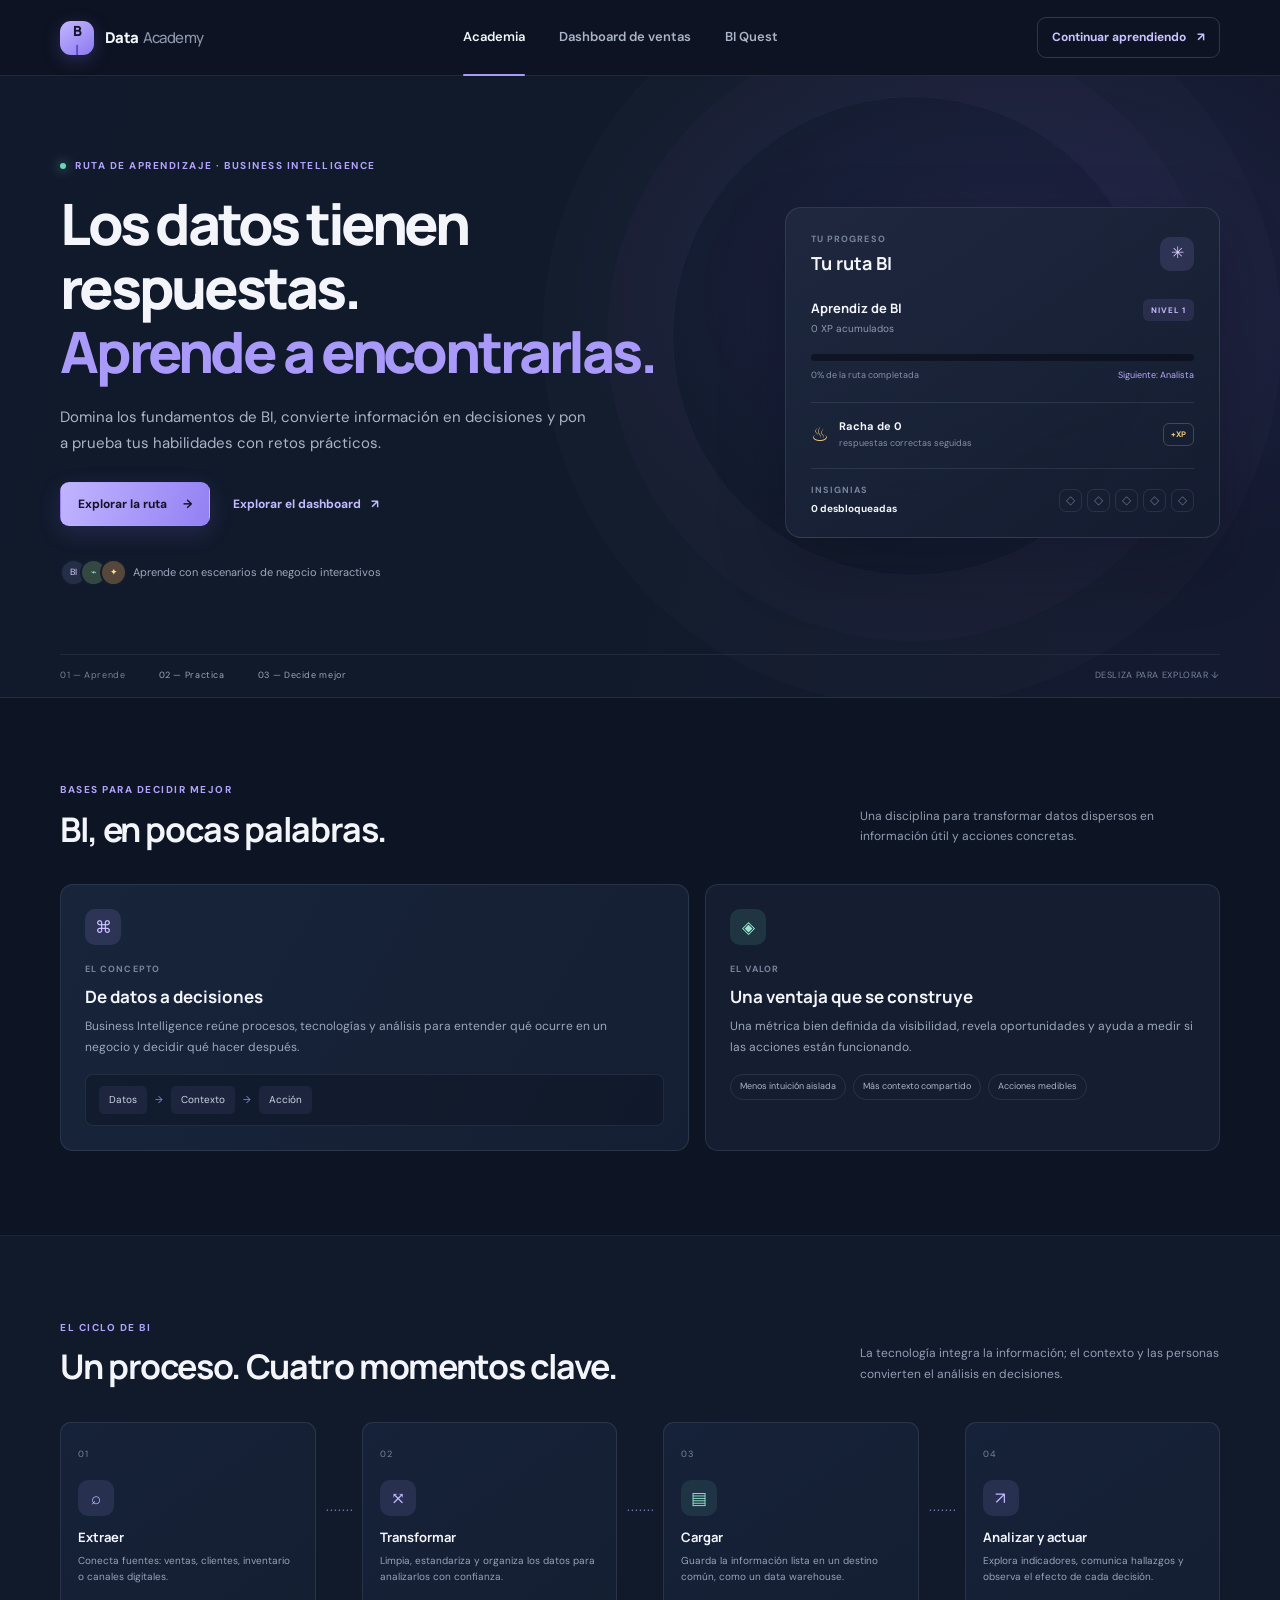
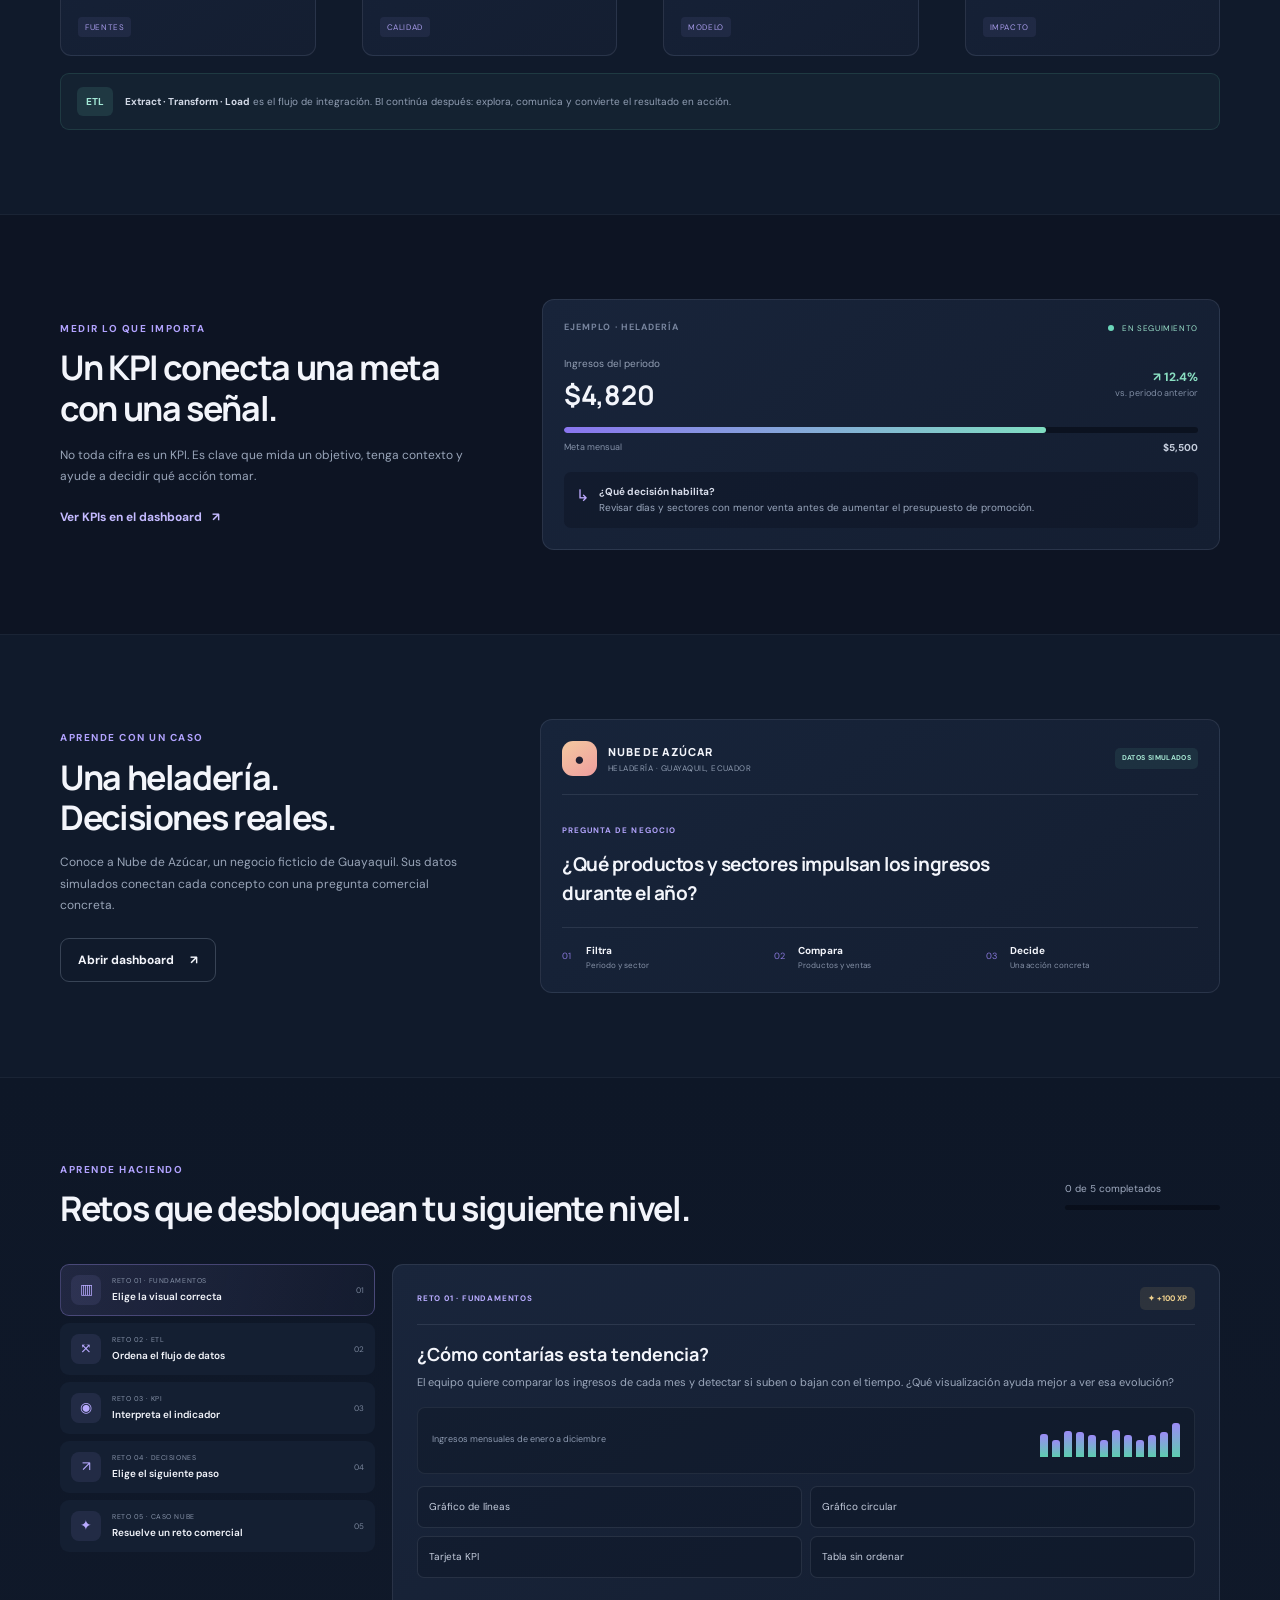
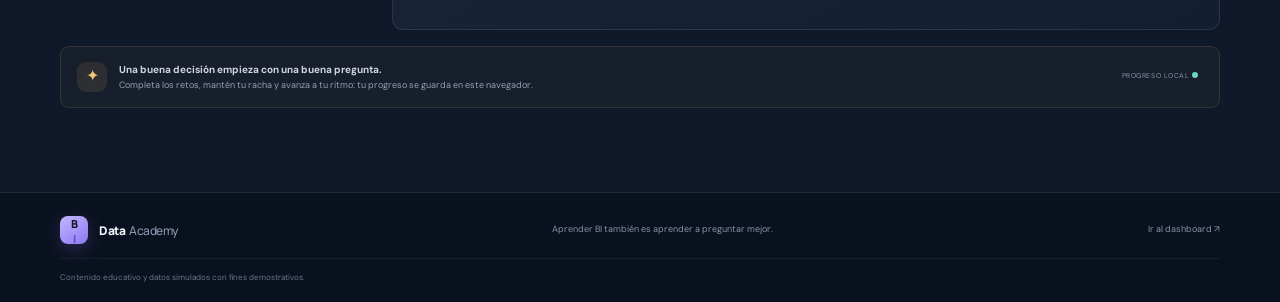
==== commit 4572fd6b: "Agrega BI Quest Co-authored-by: Copilot <223556219+Copilot@users.noreply.github.com>" ====
--- a/index.html
+++ b/index.html
@@ -20,6 +20,7 @@
     <nav class="main-nav" aria-label="Navegación principal">
       <a class="nav-link active" href="index.html">Academia</a>
       <a class="nav-link" href="dashboard.html">Dashboard de ventas</a>
+      <a class="nav-link" href="bi-quest.html">BI Quest</a>
     </nav>
     <a class="topbar-cta" href="#retos">Continuar aprendiendo <span aria-hidden="true">↗</span></a>
   </header>
